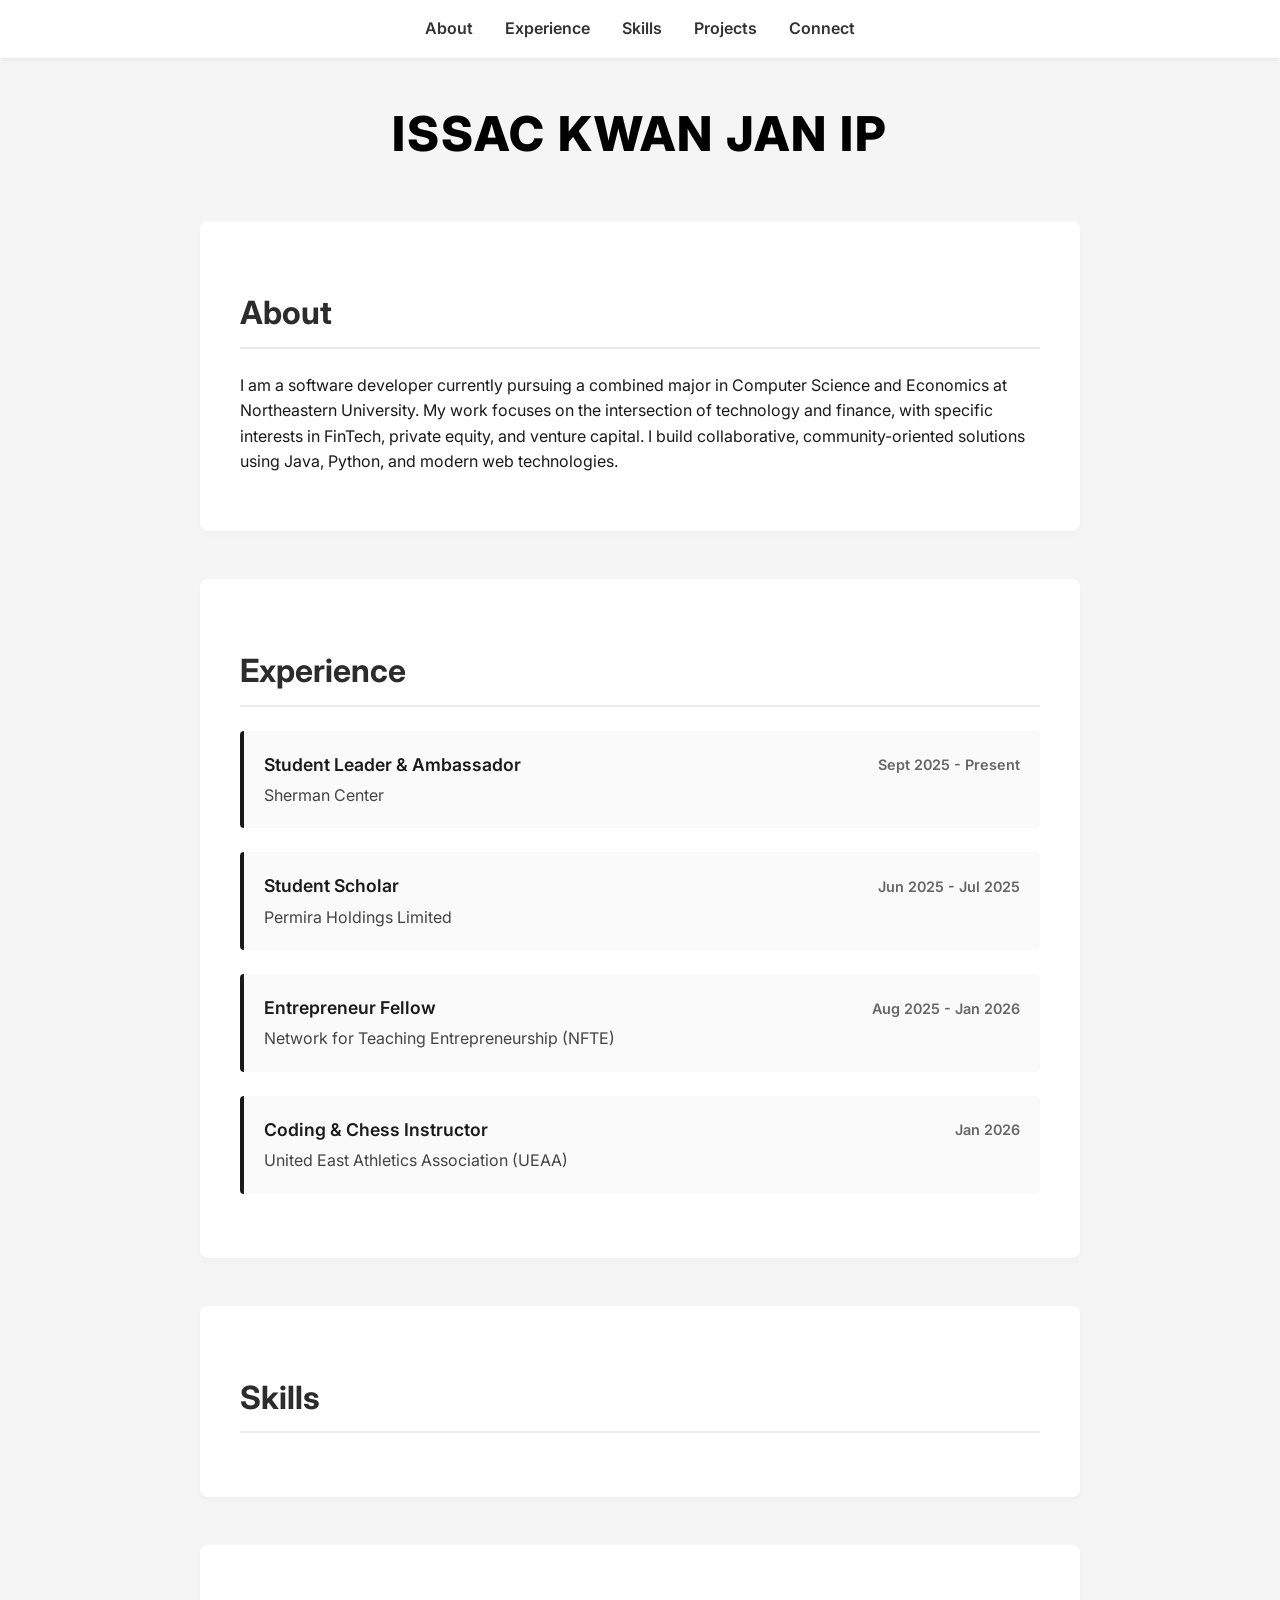
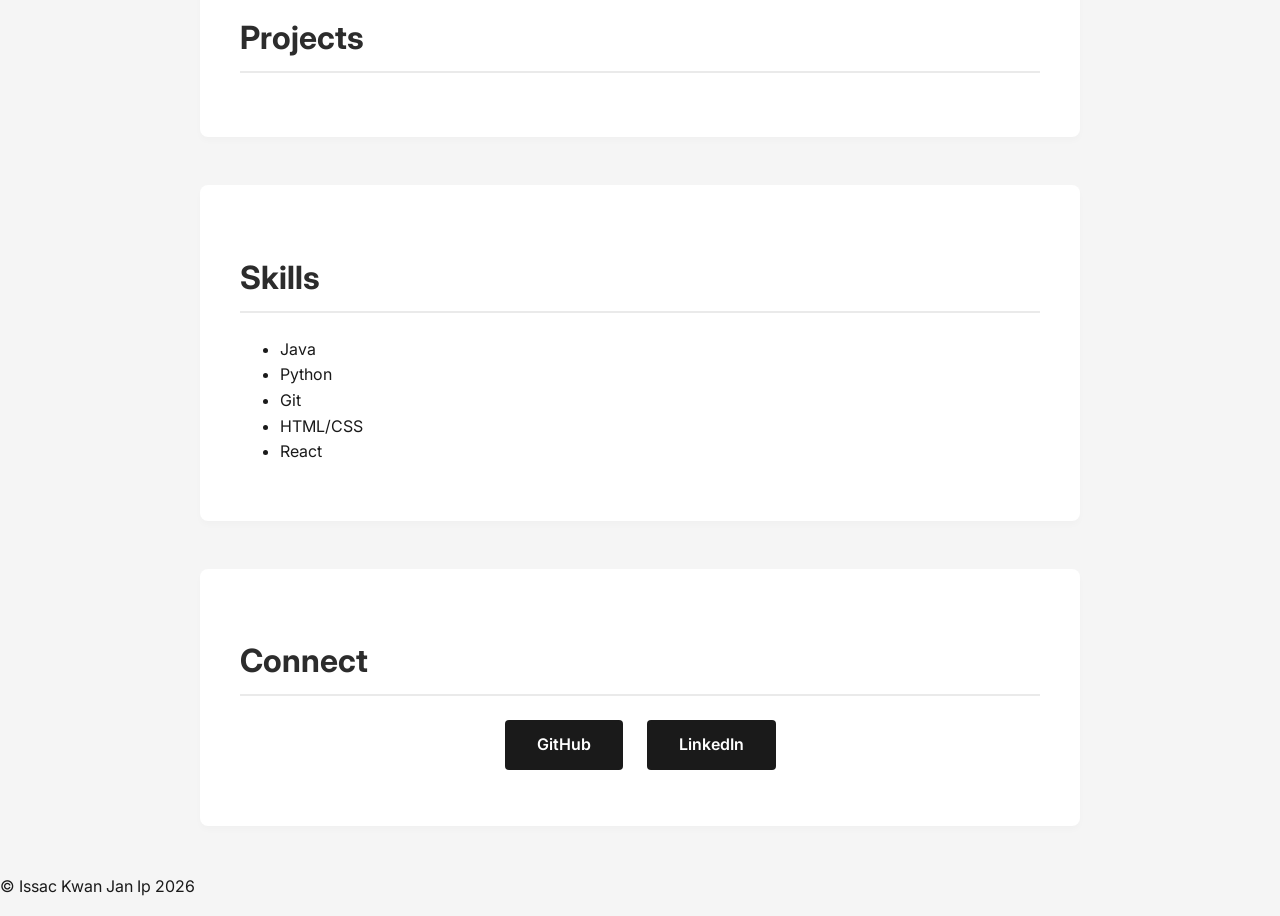
==== index.html @ 44f8db36 "Merge branch 'main' into lesson-7" ====
<!DOCTYPE html>
<html lang="en">
<head>
    <meta charset="UTF-8">
    <meta name="viewport" content="width=device-width, initial-scale=1.0">
    <meta name="description" content="Portfolio of Issac Kwan Jan Ip, Computer Science and Economics student at Northeastern University.">
    <meta name="keywords" content="Issac Kwan Jan Ip, Software Developer, Northeastern University, FinTech, Portfolio">
    <title>Issac Kwan Jan Ip's Portfolio</title>
    
    <link rel="preconnect" href="https://fonts.googleapis.com">
    <link rel="preconnect" href="https://fonts.gstatic.com" crossorigin>
    <link href="https://fonts.googleapis.com/css2?family=Inter:wght@400;600;800&display=swap" rel="stylesheet">
    
    <link rel="stylesheet" href="css/index.css">
</head>
<body>

    <nav>
        <ul class="nav-links">
            <li><a href="#About">About</a></li>
            <li><a href="#Experience">Experience</a></li>
            <li><a href="#Skills">Skills</a></li>
            <li><a href="#Projects">Projects</a></li>
            <li><a href="#Connect">Connect</a></li>
        </ul>
    </nav>

    <h1>Issac Kwan Jan Ip</h1>

    <section id="About">
        <h2>About</h2>
        <p>I am a software developer currently pursuing a combined major in Computer Science and Economics at Northeastern University. My work focuses on the intersection of technology and finance, with specific interests in FinTech, private equity, and venture capital. I build collaborative, community-oriented solutions using Java, Python, and modern web technologies.</p>
    </section>

    <section id="Experience">
        <h2>Experience</h2>
        <div class="job">
            <div class="job-header">
                <span class="job-title">Student Leader & Ambassador</span>
                <span class="job-date">Sept 2025 - Present</span>
            </div>
            <p class="job-desc">Sherman Center</p>
        </div>
        <div class="job">
            <div class="job-header">
                <span class="job-title">Student Scholar</span>
                <span class="job-date">Jun 2025 - Jul 2025</span>
            </div>
            <p class="job-desc">Permira Holdings Limited</p>
        </div>
        <div class="job">
            <div class="job-header">
                <span class="job-title">Entrepreneur Fellow</span>
                <span class="job-date">Aug 2025 - Jan 2026</span>
            </div>
            <p class="job-desc">Network for Teaching Entrepreneurship (NFTE)</p>
        </div>
        <div class="job">
            <div class="job-header">
                <span class="job-title">Coding & Chess Instructor</span>
                <span class="job-date">Jan 2026</span>
            </div>
            <p class="job-desc">United East Athletics Association (UEAA)</p>
        </div>
    </section>

    <section id="Skills">
        <h2>Skills</h2>
    </section>

    <section id="Projects">
        <h2>Projects</h2>
        <ul></ul>
    </section>

    <section id="skills">
        <h2>Skills</h2>
        <ul></ul> 
    </section>

    <section id="Connect">
        <h2>Connect</h2>
        <ul class="social-links">
            <li><a href="https://github.com/your-username" target="_blank">GitHub</a></li>
            <li><a href="https://linkedin.com/in/your-username" target="_blank">LinkedIn</a></li>
        </ul>
    </section>

    <script src="js/index.js"></script>
</body>
</html>
---- css/index.css ----
body {
    font-family: 'Inter', sans-serif;
    background-color: #f5f5f5;
    color: #1a1a1a;
    margin: 0;
    padding: 0;
    line-height: 1.6;
}

nav {
    position: fixed;
    top: 0;
    width: 100%;
    background-color: #ffffff;
    box-shadow: 0 2px 4px rgba(0, 0, 0, 0.05);
    z-index: 1000;
}

.nav-links {
    display: flex;
    justify-content: center;
    gap: 2rem;
    list-style: none;
    margin: 0;
    padding: 1rem;
}

.nav-links a {
    text-decoration: none;
    color: #333;
    font-weight: 600;
    transition: color 0.2s ease;
}

.nav-links a:hover {
    color: #555;
}

h1 {
    text-align: center;
    font-size: 3rem;
    font-weight: 800;
    color: #000;
    margin-top: 6rem;
    text-transform: uppercase;
    letter-spacing: 2px;
}

section {
    max-width: 800px;
    margin: 3rem auto;
    padding: 2.5rem;
    background-color: #ffffff;
    border-radius: 8px;
    box-shadow: 0 4px 6px rgba(0, 0, 0, 0.02);
}

h2 {
    font-size: 2rem;
    color: #2c2c2c;
    border-bottom: 2px solid #eaeaea;
    padding-bottom: 0.5rem;
    margin-bottom: 1.5rem;
}

.job {
    margin-bottom: 1.5rem;
    padding: 1.25rem;
    background-color: #fafafa;
    border-left: 4px solid #1a1a1a;
    border-radius: 4px;
}

.job-header {
    display: flex;
    justify-content: space-between;
    align-items: center;
    margin-bottom: 0.25rem;
}

.job-title {
    font-weight: 600;
    font-size: 1.1rem;
}

.job-date {
    color: #666;
    font-size: 0.9rem;
    font-weight: 600;
}

.job-desc {
    margin: 0;
    color: #444;
}


.social-links {
    display: flex;
    gap: 1.5rem;
    list-style: none;
    padding: 0;
    justify-content: center;
}

.social-links a {
    display: block;
    padding: 0.75rem 2rem;
    background-color: #1a1a1a;
    color: #fff;
    text-decoration: none;
    border-radius: 4px;
    font-weight: 600;
    transition: background-color 0.2s ease;
}

.social-links a:hover {
    background-color: #444;
}
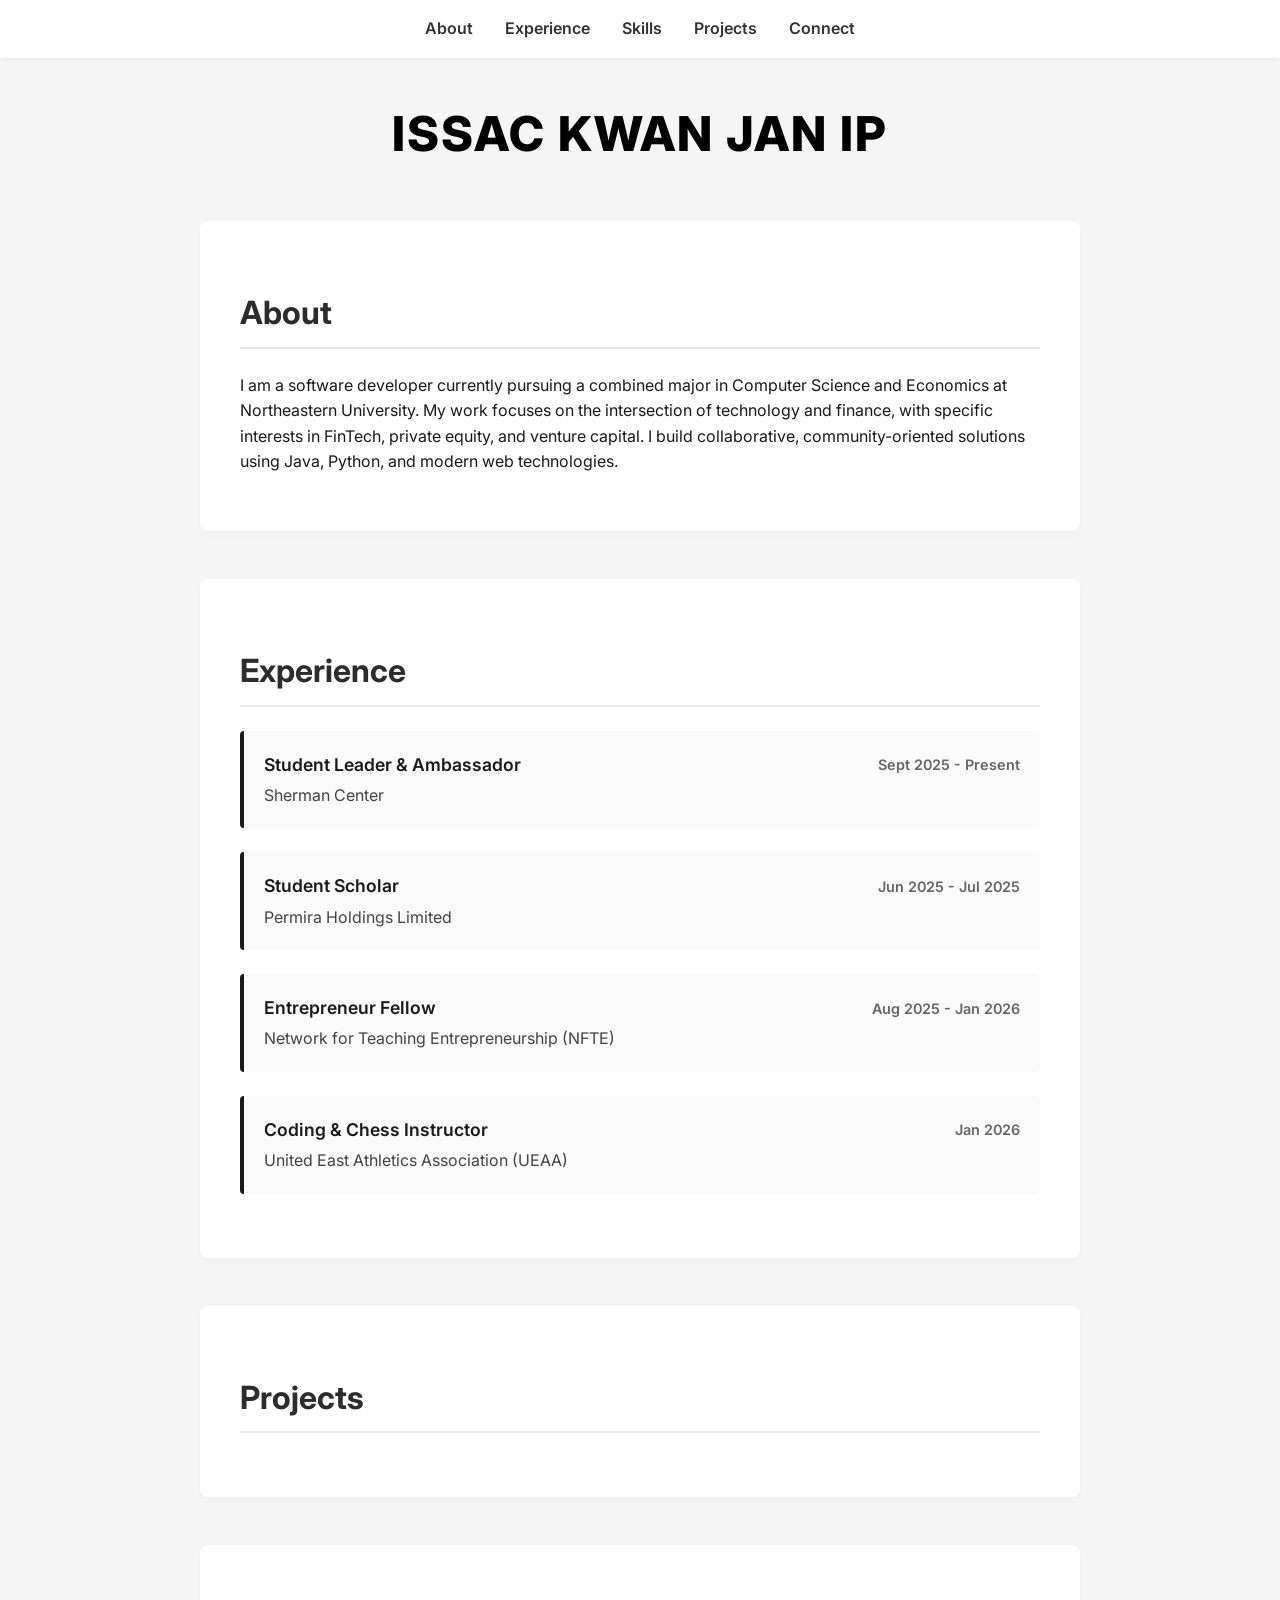
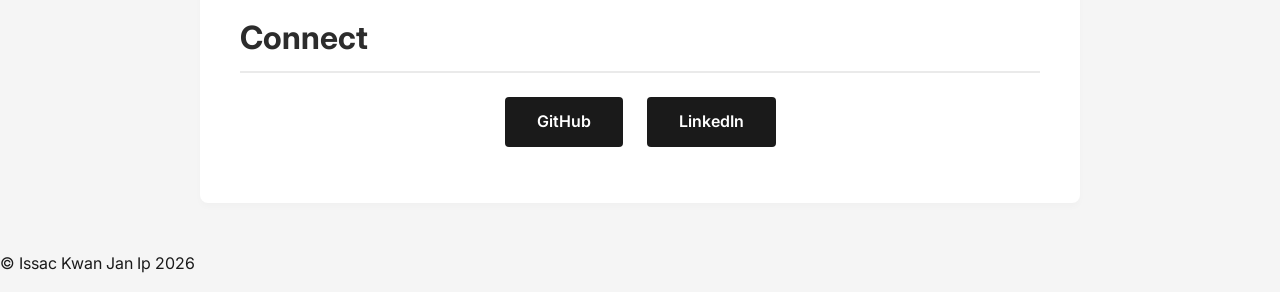
==== commit 4774a1af: "form and functionality added" ====
--- a/index.html
+++ b/index.html
@@ -64,18 +64,9 @@
         </div>
     </section>
 
-    <section id="Skills">
-        <h2>Skills</h2>
-    </section>
-
     <section id="Projects">
         <h2>Projects</h2>
         <ul></ul>
-    </section>
-
-    <section id="skills">
-        <h2>Skills</h2>
-        <ul></ul> 
     </section>
 
     <section id="Connect">
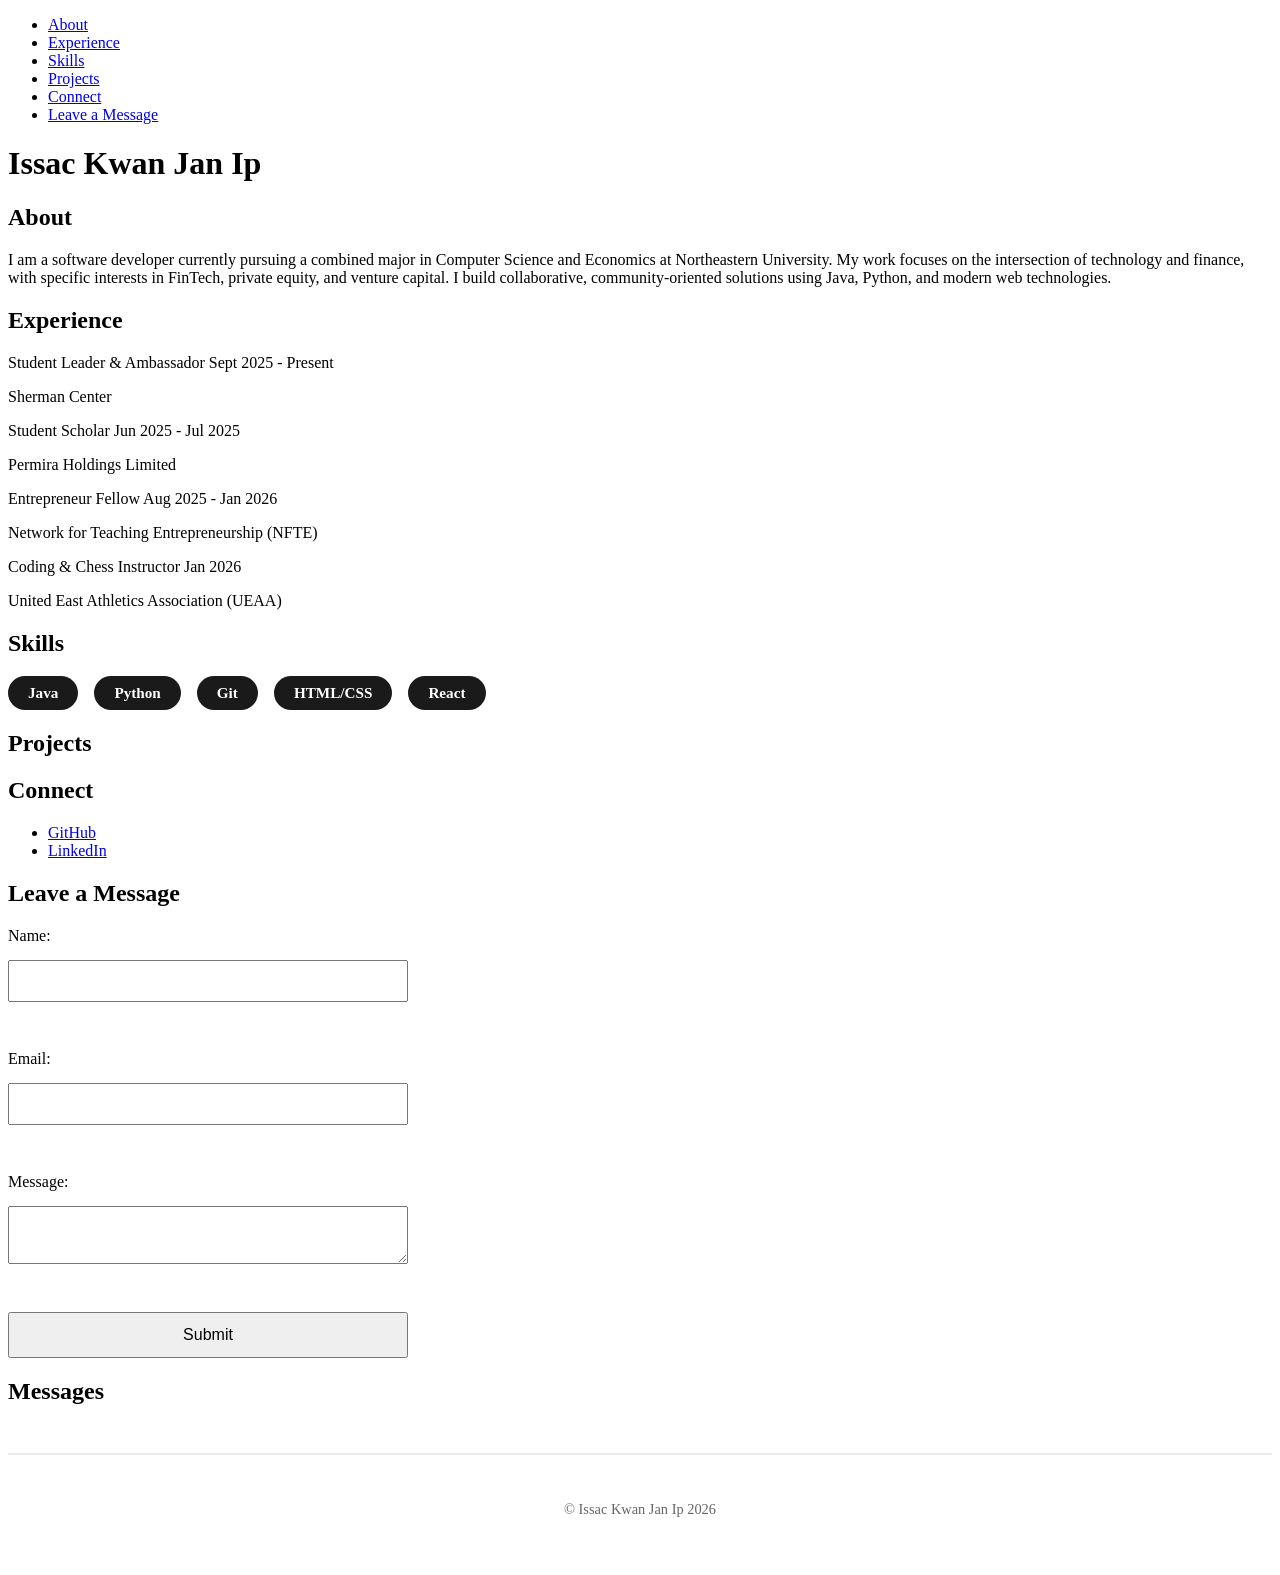
==== commit 30fe74d8: "Add lesson 8 form and JS" ====
--- a/index.html
+++ b/index.html
@@ -22,6 +22,7 @@
             <li><a href="#Skills">Skills</a></li>
             <li><a href="#Projects">Projects</a></li>
             <li><a href="#Connect">Connect</a></li>
+            <li><a href="#leave_message">Leave a Message</a></li>
         </ul>
     </nav>
 
@@ -64,6 +65,11 @@
         </div>
     </section>
 
+    <section id="Skills">
+        <h2>Skills</h2>
+        <ul></ul>
+    </section>
+
     <section id="Projects">
         <h2>Projects</h2>
         <ul></ul>
@@ -77,6 +83,27 @@
         </ul>
     </section>
 
+    <section id="leave_message">
+        <h2>Leave a Message</h2>
+        <form name="leave_message">
+            <label for="usersName">Name:</label>
+            <input type="text" name="usersName" id="usersName" required="true"><br>
+
+            <label for="usersEmail">Email:</label>
+            <input type="email" name="usersEmail" id="usersEmail" required="true"><br>
+
+            <label for="usersMessage">Message:</label>
+            <textarea name="usersMessage" id="usersMessage" required="true"></textarea><br>
+
+            <button type="submit">Submit</button>
+        </form>
+    </section>
+
+    <section id="messages">
+        <h2>Messages</h2>
+        <ul></ul>
+    </section>
+
     <script src="js/index.js"></script>
 </body>
 </html>
--- a/css/index.css
+++ b/css/index.css
@@ -1,119 +1,63 @@
-body {
-    font-family: 'Inter', sans-serif;
-    background-color: #f5f5f5;
-    color: #1a1a1a;
-    margin: 0;
+/* --- Global Styles --- */
+#Skills ul {
+    display: flex;
+    flex-wrap: wrap;
+    gap: 1rem;
     padding: 0;
-    line-height: 1.6;
+    list-style: none;
 }
 
-nav {
-    position: fixed;
-    top: 0;
-    width: 100%;
-    background-color: #ffffff;
-    box-shadow: 0 2px 4px rgba(0, 0, 0, 0.05);
-    z-index: 1000;
-}
-
-.nav-links {
-    display: flex;
-    justify-content: center;
-    gap: 2rem;
-    list-style: none;
-    margin: 0;
-    padding: 1rem;
-}
-
-.nav-links a {
-    text-decoration: none;
-    color: #333;
-    font-weight: 600;
-    transition: color 0.2s ease;
-}
-
-.nav-links a:hover {
-    color: #555;
-}
-
-h1 {
-    text-align: center;
-    font-size: 3rem;
-    font-weight: 800;
-    color: #000;
-    margin-top: 6rem;
-    text-transform: uppercase;
-    letter-spacing: 2px;
-}
-
-section {
-    max-width: 800px;
-    margin: 3rem auto;
-    padding: 2.5rem;
-    background-color: #ffffff;
-    border-radius: 8px;
-    box-shadow: 0 4px 6px rgba(0, 0, 0, 0.02);
-}
-
-h2 {
-    font-size: 2rem;
-    color: #2c2c2c;
-    border-bottom: 2px solid #eaeaea;
-    padding-bottom: 0.5rem;
-    margin-bottom: 1.5rem;
-}
-
-.job {
-    margin-bottom: 1.5rem;
-    padding: 1.25rem;
-    background-color: #fafafa;
-    border-left: 4px solid #1a1a1a;
-    border-radius: 4px;
-}
-
-.job-header {
-    display: flex;
-    justify-content: space-between;
-    align-items: center;
-    margin-bottom: 0.25rem;
-}
-
-.job-title {
-    font-weight: 600;
-    font-size: 1.1rem;
-}
-
-.job-date {
-    color: #666;
-    font-size: 0.9rem;
+#Skills li {
+    background-color: #1a1a1a;
+    color: #ffffff;
+    padding: 0.5rem 1.25rem;
+    border-radius: 20px;
+    font-size: 0.95rem;
     font-weight: 600;
 }
 
-.job-desc {
-    margin: 0;
-    color: #444;
+footer {
+    text-align: center;
+    padding: 2rem;
+    margin-top: 3rem;
+    background-color: #ffffff;
+    border-top: 2px solid #eaeaea;
+    color: #666;
+    font-size: 0.9rem;
 }
 
-
-.social-links {
+/* --- Lesson 8 Form Styles --- */
+form[name="leave_message"] {
     display: flex;
-    gap: 1.5rem;
-    list-style: none;
-    padding: 0;
-    justify-content: center;
+    flex-direction: column;
+    gap: 15px;
+    max-width: 400px;
 }
 
-.social-links a {
-    display: block;
-    padding: 0.75rem 2rem;
-    background-color: #1a1a1a;
-    color: #fff;
-    text-decoration: none;
-    border-radius: 4px;
-    font-weight: 600;
-    transition: background-color 0.2s ease;
+form[name="leave_message"] input,
+form[name="leave_message"] textarea {
+    padding: 10px;
+    font-size: 16px;
 }
 
-.social-links a:hover {
-    background-color: #444;
+form[name="leave_message"] button {
+    padding: 12px;
+    font-size: 16px;
+    cursor: pointer;
+}
+
+#messages ul {
+    list-style-type: none;
+    padding: 0;
+}
+
+#messages li {
+    margin-bottom: 10px;
+    padding: 10px;
+}
+
+#messages button {
+    margin-left: 10px;
+    padding: 8px;
+    font-size: 14px;
 }
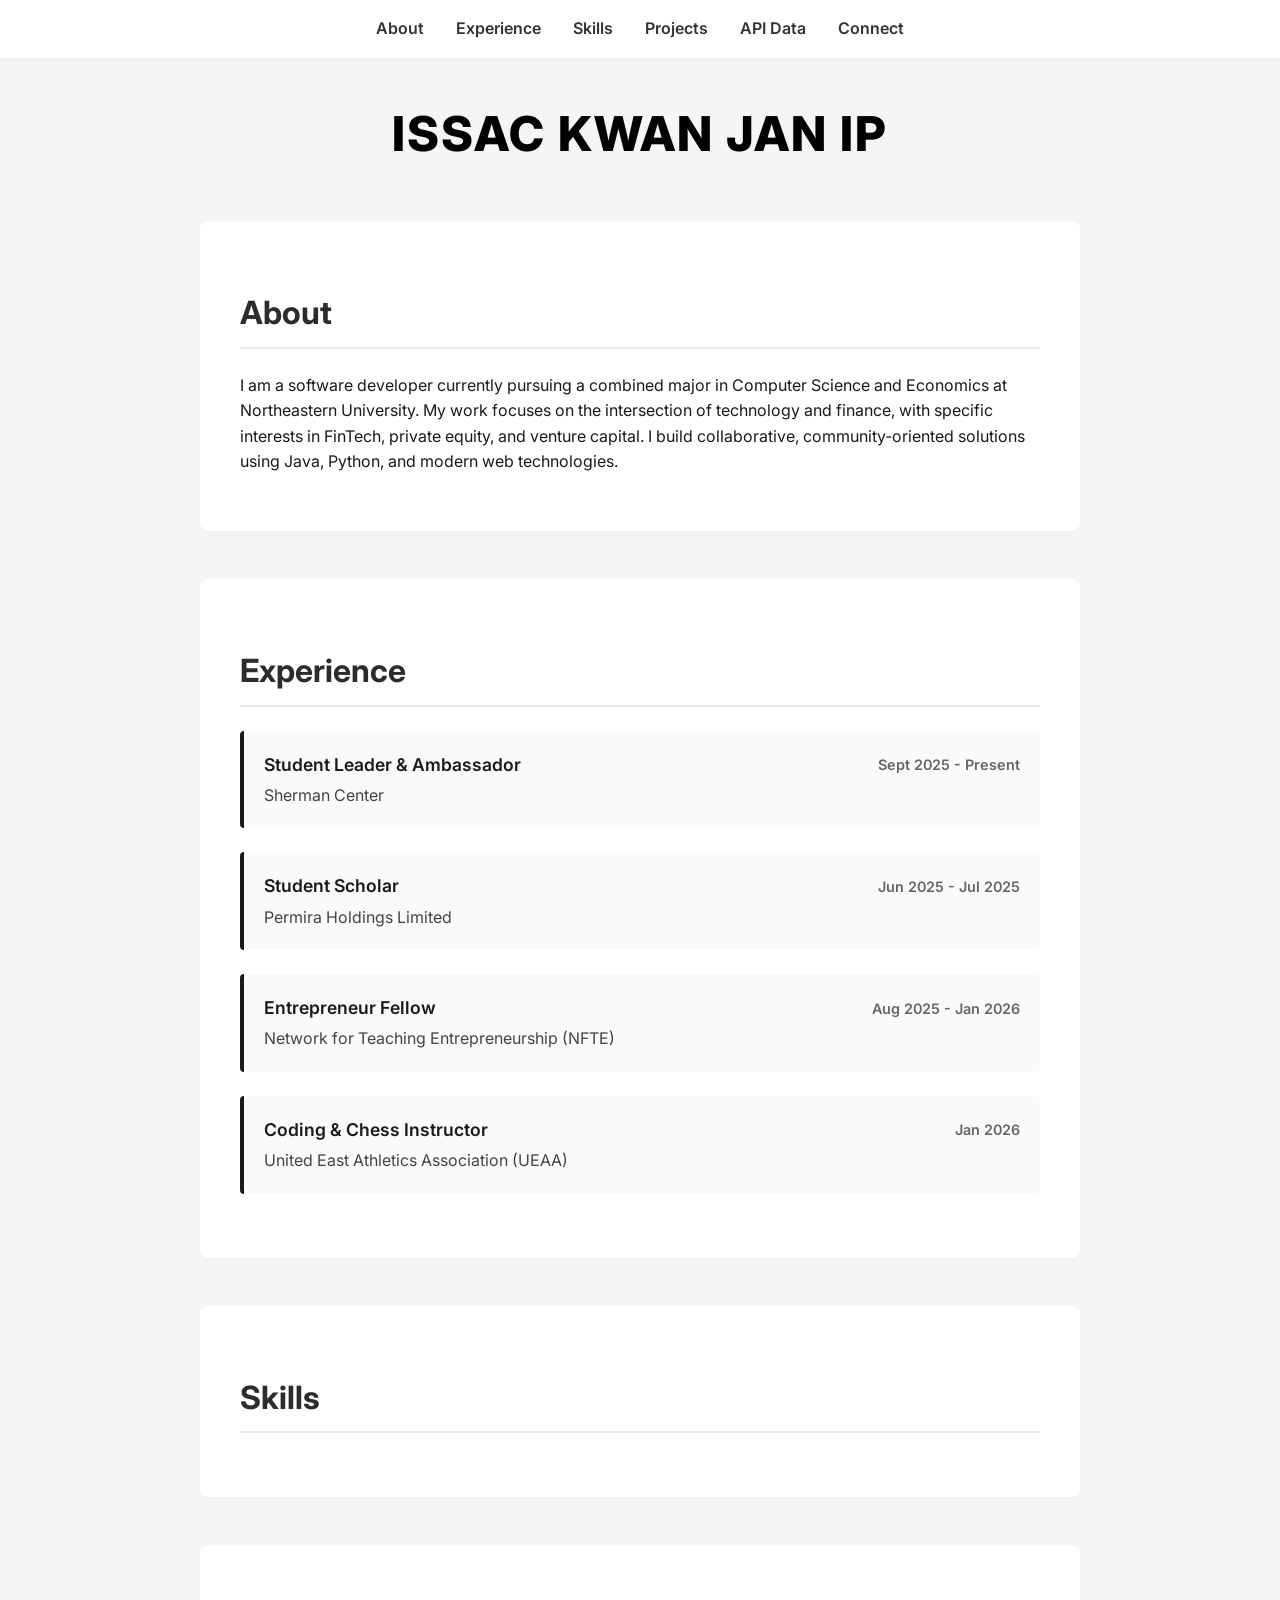
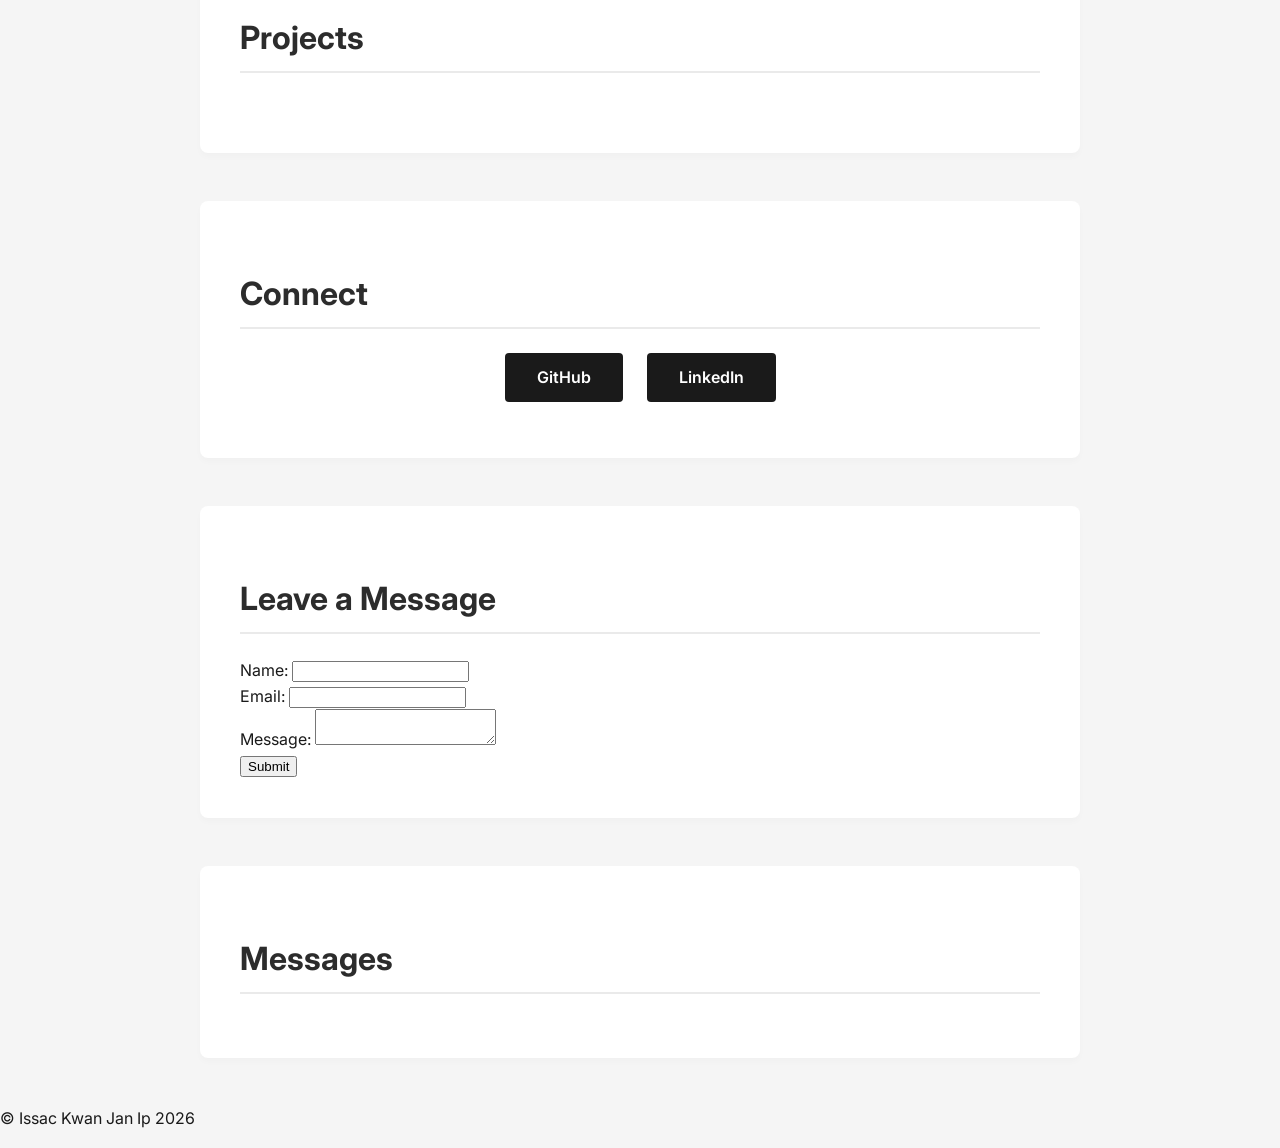
==== commit 34b0ede8: "Removed Lesson 10 files to isolate Lesson 9 work" ====
--- a/index.html
+++ b/index.html
@@ -17,12 +17,12 @@
 
     <nav>
         <ul class="nav-links">
-            <li><a href="#About">About</a></li>
-            <li><a href="#Experience">Experience</a></li>
-            <li><a href="#Skills">Skills</a></li>
-            <li><a href="#Projects">Projects</a></li>
-            <li><a href="#Connect">Connect</a></li>
-            <li><a href="#leave_message">Leave a Message</a></li>
+            <li><a href="index.html#About">About</a></li>
+            <li><a href="index.html#Experience">Experience</a></li>
+            <li><a href="index.html#Skills">Skills</a></li>
+            <li><a href="index.html#Projects">Projects</a></li>
+            <li><a href="openapi.html">API Data</a></li>
+            <li><a href="index.html#Connect">Connect</a></li>
         </ul>
     </nav>
 
@@ -78,7 +78,7 @@
     <section id="Connect">
         <h2>Connect</h2>
         <ul class="social-links">
-            <li><a href="https://github.com/your-username" target="_blank">GitHub</a></li>
+            <li><a href="https://github.com/issac-ip" target="_blank">GitHub</a></li>
             <li><a href="https://linkedin.com/in/your-username" target="_blank">LinkedIn</a></li>
         </ul>
     </section>
--- a/css/index.css
+++ b/css/index.css
@@ -1,63 +1,140 @@
-/* --- Global Styles --- */
-#Skills ul {
-    display: flex;
-    flex-wrap: wrap;
-    gap: 1rem;
+body {
+    font-family: 'Inter', sans-serif;
+    background-color: #f5f5f5;
+    color: #1a1a1a;
+    margin: 0;
     padding: 0;
-    list-style: none;
+    line-height: 1.6;
 }
 
-#Skills li {
-    background-color: #1a1a1a;
-    color: #ffffff;
-    padding: 0.5rem 1.25rem;
-    border-radius: 20px;
-    font-size: 0.95rem;
+nav {
+    position: fixed;
+    top: 0;
+    width: 100%;
+    background-color: #ffffff;
+    box-shadow: 0 2px 4px rgba(0, 0, 0, 0.05);
+    z-index: 1000;
+}
+
+.nav-links {
+    display: flex;
+    justify-content: center;
+    gap: 2rem;
+    list-style: none;
+    margin: 0;
+    padding: 1rem;
+}
+
+.nav-links a {
+    text-decoration: none;
+    color: #333;
+    font-weight: 600;
+    transition: color 0.2s ease;
+}
+
+.nav-links a:hover {
+    color: #555;
+}
+
+h1 {
+    text-align: center;
+    font-size: 3rem;
+    font-weight: 800;
+    color: #000;
+    margin-top: 6rem;
+    text-transform: uppercase;
+    letter-spacing: 2px;
+}
+
+section {
+    max-width: 800px;
+    margin: 3rem auto;
+    padding: 2.5rem;
+    background-color: #ffffff;
+    border-radius: 8px;
+    box-shadow: 0 4px 6px rgba(0, 0, 0, 0.02);
+}
+
+h2 {
+    font-size: 2rem;
+    color: #2c2c2c;
+    border-bottom: 2px solid #eaeaea;
+    padding-bottom: 0.5rem;
+    margin-bottom: 1.5rem;
+}
+
+.job {
+    margin-bottom: 1.5rem;
+    padding: 1.25rem;
+    background-color: #fafafa;
+    border-left: 4px solid #1a1a1a;
+    border-radius: 4px;
+}
+
+.job-header {
+    display: flex;
+    justify-content: space-between;
+    align-items: center;
+    margin-bottom: 0.25rem;
+}
+
+.job-title {
+    font-weight: 600;
+    font-size: 1.1rem;
+}
+
+.job-date {
+    color: #666;
+    font-size: 0.9rem;
     font-weight: 600;
 }
 
-footer {
-    text-align: center;
-    padding: 2rem;
-    margin-top: 3rem;
-    background-color: #ffffff;
-    border-top: 2px solid #eaeaea;
-    color: #666;
-    font-size: 0.9rem;
+.job-desc {
+    margin: 0;
+    color: #444;
 }
 
-/* --- Lesson 8 Form Styles --- */
-form[name="leave_message"] {
+.social-links {
     display: flex;
-    flex-direction: column;
-    gap: 15px;
-    max-width: 400px;
+    gap: 1.5rem;
+    list-style: none;
+    padding: 0;
+    justify-content: center;
 }
 
-form[name="leave_message"] input,
-form[name="leave_message"] textarea {
-    padding: 10px;
-    font-size: 16px;
+.social-links a {
+    display: block;
+    padding: 0.75rem 2rem;
+    background-color: #1a1a1a;
+    color: #fff;
+    text-decoration: none;
+    border-radius: 4px;
+    font-weight: 600;
+    transition: background-color 0.2s ease;
 }
 
-form[name="leave_message"] button {
-    padding: 12px;
-    font-size: 16px;
-    cursor: pointer;
+.social-links a:hover {
+    background-color: #444;
 }
 
-#messages ul {
+/* --- Lesson 9 Projects Flexbox --- */
+#Projects ul {
+    display: flex;
+    flex-wrap: wrap;
+    gap: 20px;
+    padding: 0;
     list-style-type: none;
-    padding: 0;
 }
 
-#messages li {
-    margin-bottom: 10px;
-    padding: 10px;
-}
-
-#messages button {
-    margin-left: 10px;
-    padding: 8px;
-    font-size: 14px;
+#Projects li {
+    background-color: #f9f9f9;
+    border: 1px solid #ddd;
+    border-radius: 8px;
+    padding: 20px;
+    flex: 1 1 calc(33.333% - 20px);
+    box-sizing: border-box;
+    min-width: 250px;
+    font-weight: 600;
+    color: #333;
+    text-align: center;
 }
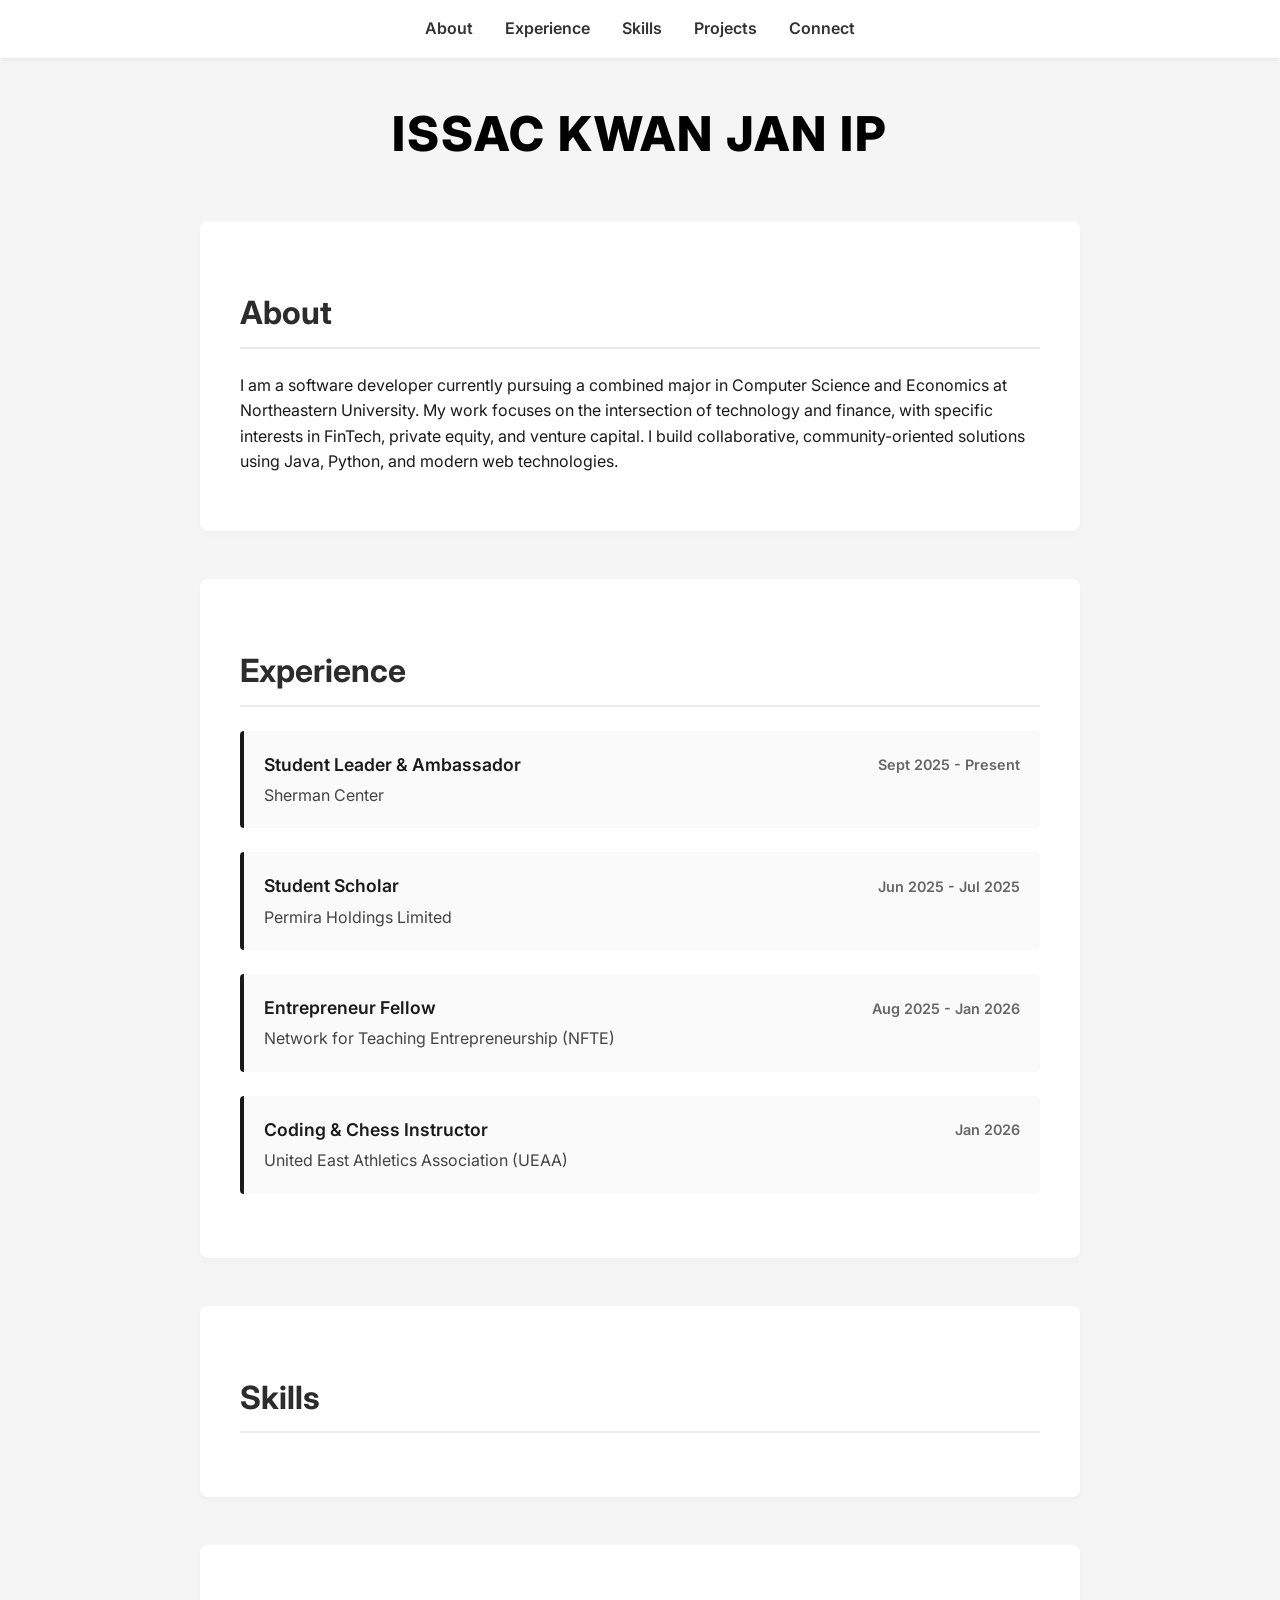
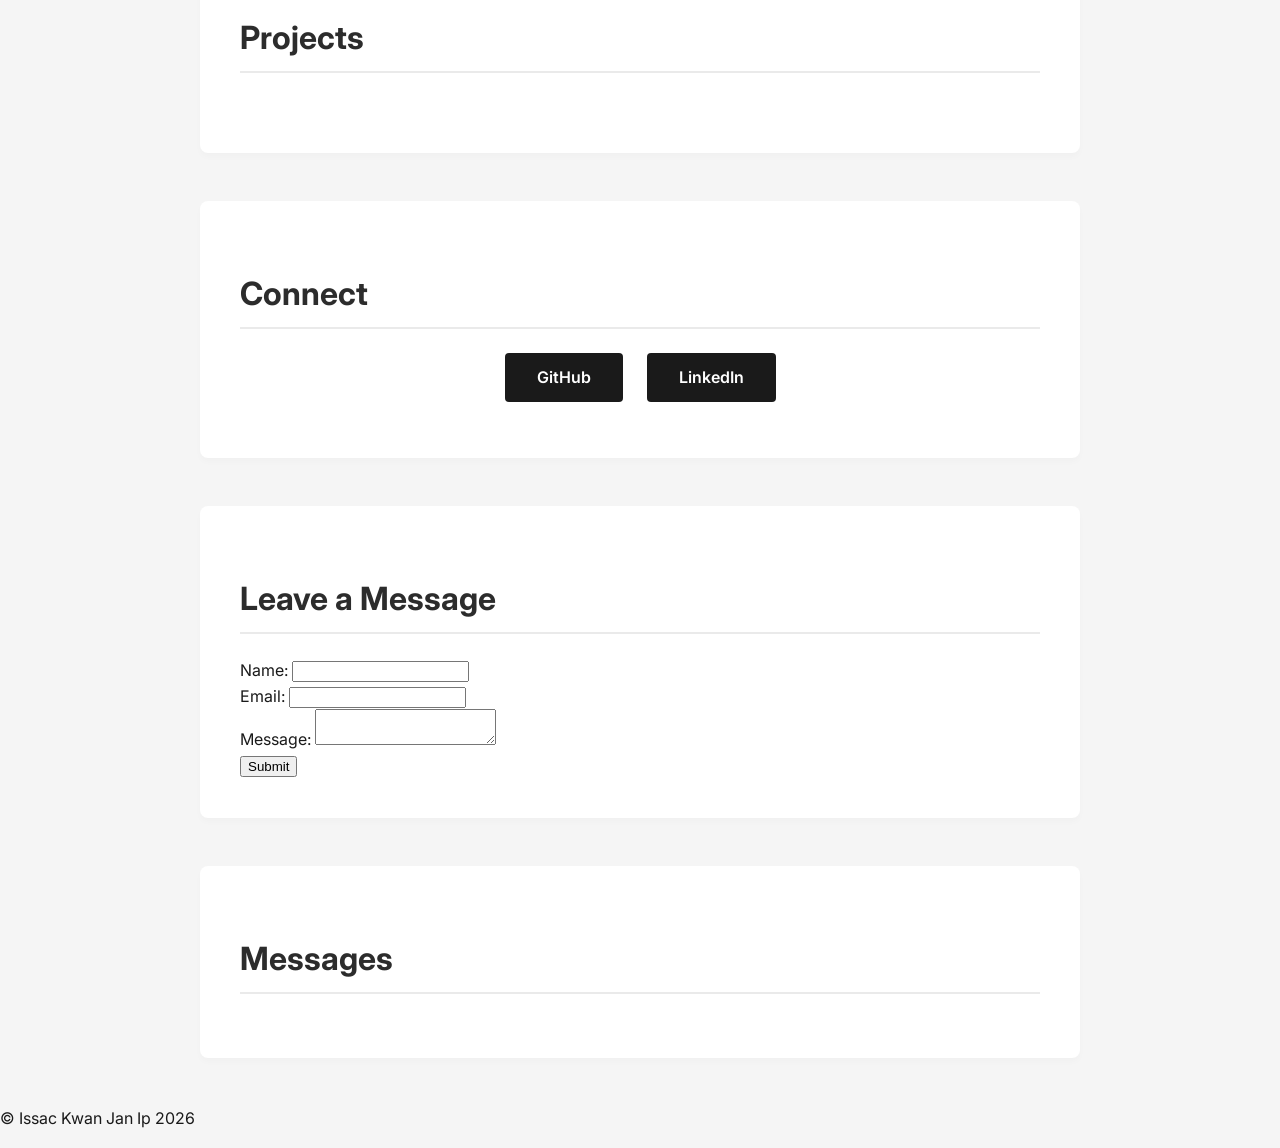
==== commit d3d9667e: "Saved index.html fixes" ====
--- a/index.html
+++ b/index.html
@@ -21,7 +21,6 @@
             <li><a href="index.html#Experience">Experience</a></li>
             <li><a href="index.html#Skills">Skills</a></li>
             <li><a href="index.html#Projects">Projects</a></li>
-            <li><a href="openapi.html">API Data</a></li>
             <li><a href="index.html#Connect">Connect</a></li>
         </ul>
     </nav>
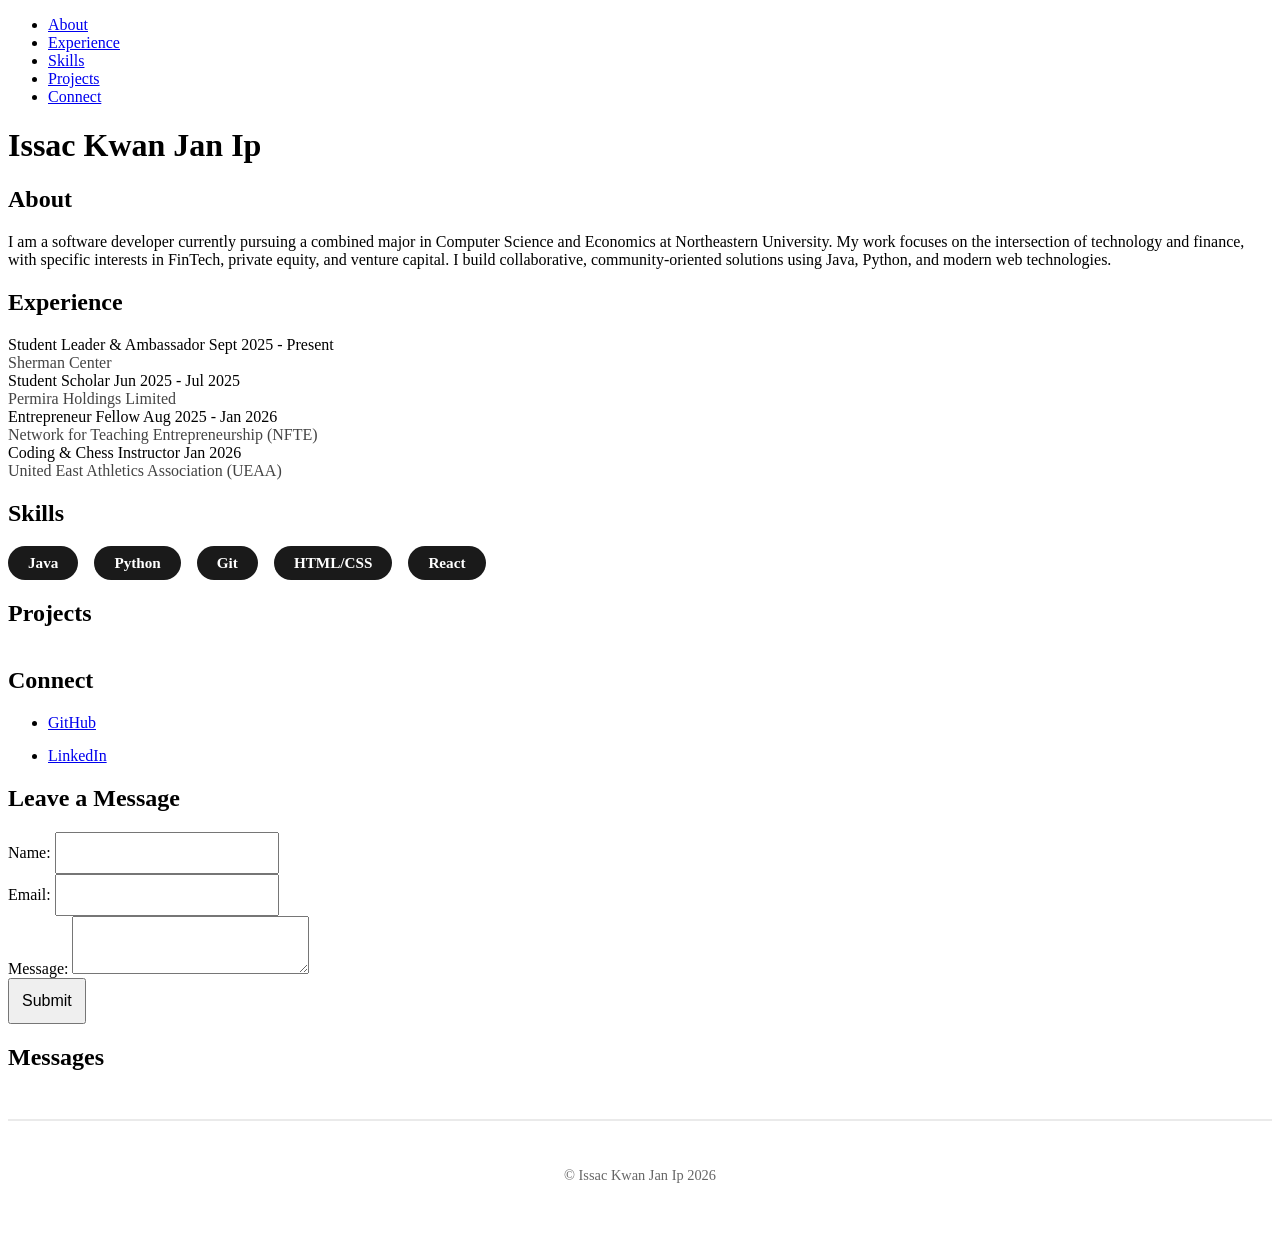
==== commit f28650dd: "Fixed github API username and LinkedIn link" ====
--- a/index.html
+++ b/index.html
@@ -77,8 +77,8 @@
     <section id="Connect">
         <h2>Connect</h2>
         <ul class="social-links">
-            <li><a href="https://github.com/issac-ip" target="_blank">GitHub</a></li>
-            <li><a href="https://linkedin.com/in/your-username" target="_blank">LinkedIn</a></li>
+            <li><a href="https://github.com/issac-23" target="_blank">GitHub</a></li>
+            <li><a href="https://linkedin.com/in/issacip1" target="_blank">LinkedIn</a></li>
         </ul>
     </section>
 
--- a/css/index.css
+++ b/css/index.css
@@ -1,92 +1,29 @@
-body {
-    font-family: 'Inter', sans-serif;
-    background-color: #f5f5f5;
-    color: #1a1a1a;
-    margin: 0;
+/* --- Global Styles --- */
+#Skills ul {
+    display: flex;
+    flex-wrap: wrap;
+    gap: 1rem;
     padding: 0;
-    line-height: 1.6;
+    list-style: none;
 }
 
-nav {
-    position: fixed;
-    top: 0;
-    width: 100%;
-    background-color: #ffffff;
-    box-shadow: 0 2px 4px rgba(0, 0, 0, 0.05);
-    z-index: 1000;
+#Skills li {
+    background-color: #1a1a1a;
+    color: #ffffff;
+    padding: 0.5rem 1.25rem;
+    border-radius: 20px;
+    font-size: 0.95rem;
+    font-weight: 600;
 }
 
-.nav-links {
-    display: flex;
-    justify-content: center;
-    gap: 2rem;
-    list-style: none;
-    margin: 0;
-    padding: 1rem;
-}
-
-.nav-links a {
-    text-decoration: none;
-    color: #333;
-    font-weight: 600;
-    transition: color 0.2s ease;
-}
-
-.nav-links a:hover {
-    color: #555;
-}
-
-h1 {
+footer {
     text-align: center;
-    font-size: 3rem;
-    font-weight: 800;
-    color: #000;
-    margin-top: 6rem;
-    text-transform: uppercase;
-    letter-spacing: 2px;
-}
-
-section {
-    max-width: 800px;
-    margin: 3rem auto;
-    padding: 2.5rem;
+    padding: 2rem;
+    margin-top: 3rem;
     background-color: #ffffff;
-    border-radius: 8px;
-    box-shadow: 0 4px 6px rgba(0, 0, 0, 0.02);
-}
-
-h2 {
-    font-size: 2rem;
-    color: #2c2c2c;
-    border-bottom: 2px solid #eaeaea;
-    padding-bottom: 0.5rem;
-    margin-bottom: 1.5rem;
-}
-
-.job {
-    margin-bottom: 1.5rem;
-    padding: 1.25rem;
-    background-color: #fafafa;
-    border-left: 4px solid #1a1a1a;
-    border-radius: 4px;
-}
-
-.job-header {
-    display: flex;
-    justify-content: space-between;
-    align-items: center;
-    margin-bottom: 0.25rem;
-}
-
-.job-title {
-    font-weight: 600;
-    font-size: 1.1rem;
-}
-
-.job-date {
+    border-top: 2px solid #eaeaea;
     color: #666;
     font-size: 0.9rem;
-    font-weight: 600;
 }
 
 .job-desc {
@@ -96,21 +33,31 @@
 
 .social-links {
     display: flex;
-    gap: 1.5rem;
-    list-style: none;
-    padding: 0;
-    justify-content: center;
+    flex-direction: column;
+    gap: 15px;
+    max-width: 400px;
 }
 
-.social-links a {
-    display: block;
-    padding: 0.75rem 2rem;
-    background-color: #1a1a1a;
-    color: #fff;
-    text-decoration: none;
-    border-radius: 4px;
-    font-weight: 600;
-    transition: background-color 0.2s ease;
+form[name="leave_message"] input,
+form[name="leave_message"] textarea {
+    padding: 10px;
+    font-size: 16px;
+}
+
+form[name="leave_message"] button {
+    padding: 12px;
+    font-size: 16px;
+    cursor: pointer;
+}
+
+#messages ul {
+    list-style-type: none;
+    padding: 0;
+}
+
+#messages li {
+    margin-bottom: 10px;
+    padding: 10px;
 }
 
 .social-links a:hover {
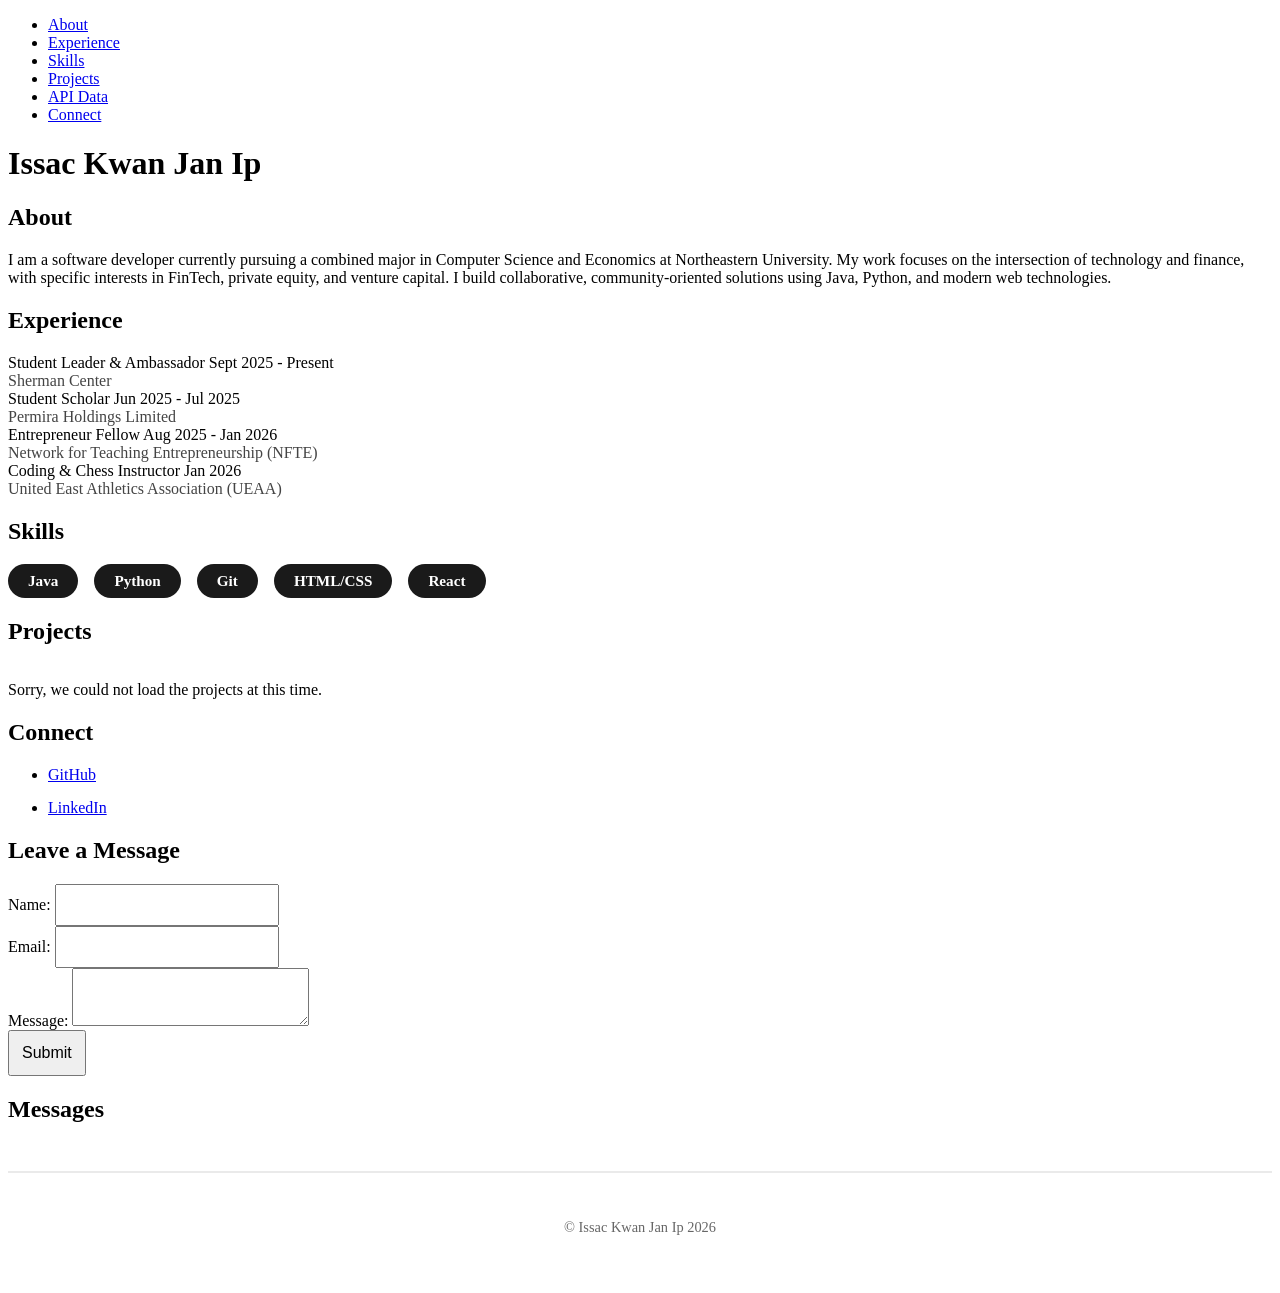
==== commit 5e52ceaa: "Completed Open API fetch requests and page structure" ====
--- a/index.html
+++ b/index.html
@@ -21,6 +21,7 @@
             <li><a href="index.html#Experience">Experience</a></li>
             <li><a href="index.html#Skills">Skills</a></li>
             <li><a href="index.html#Projects">Projects</a></li>
+            <li><a href="openapi.html">API Data</a></li>
             <li><a href="index.html#Connect">Connect</a></li>
         </ul>
     </nav>
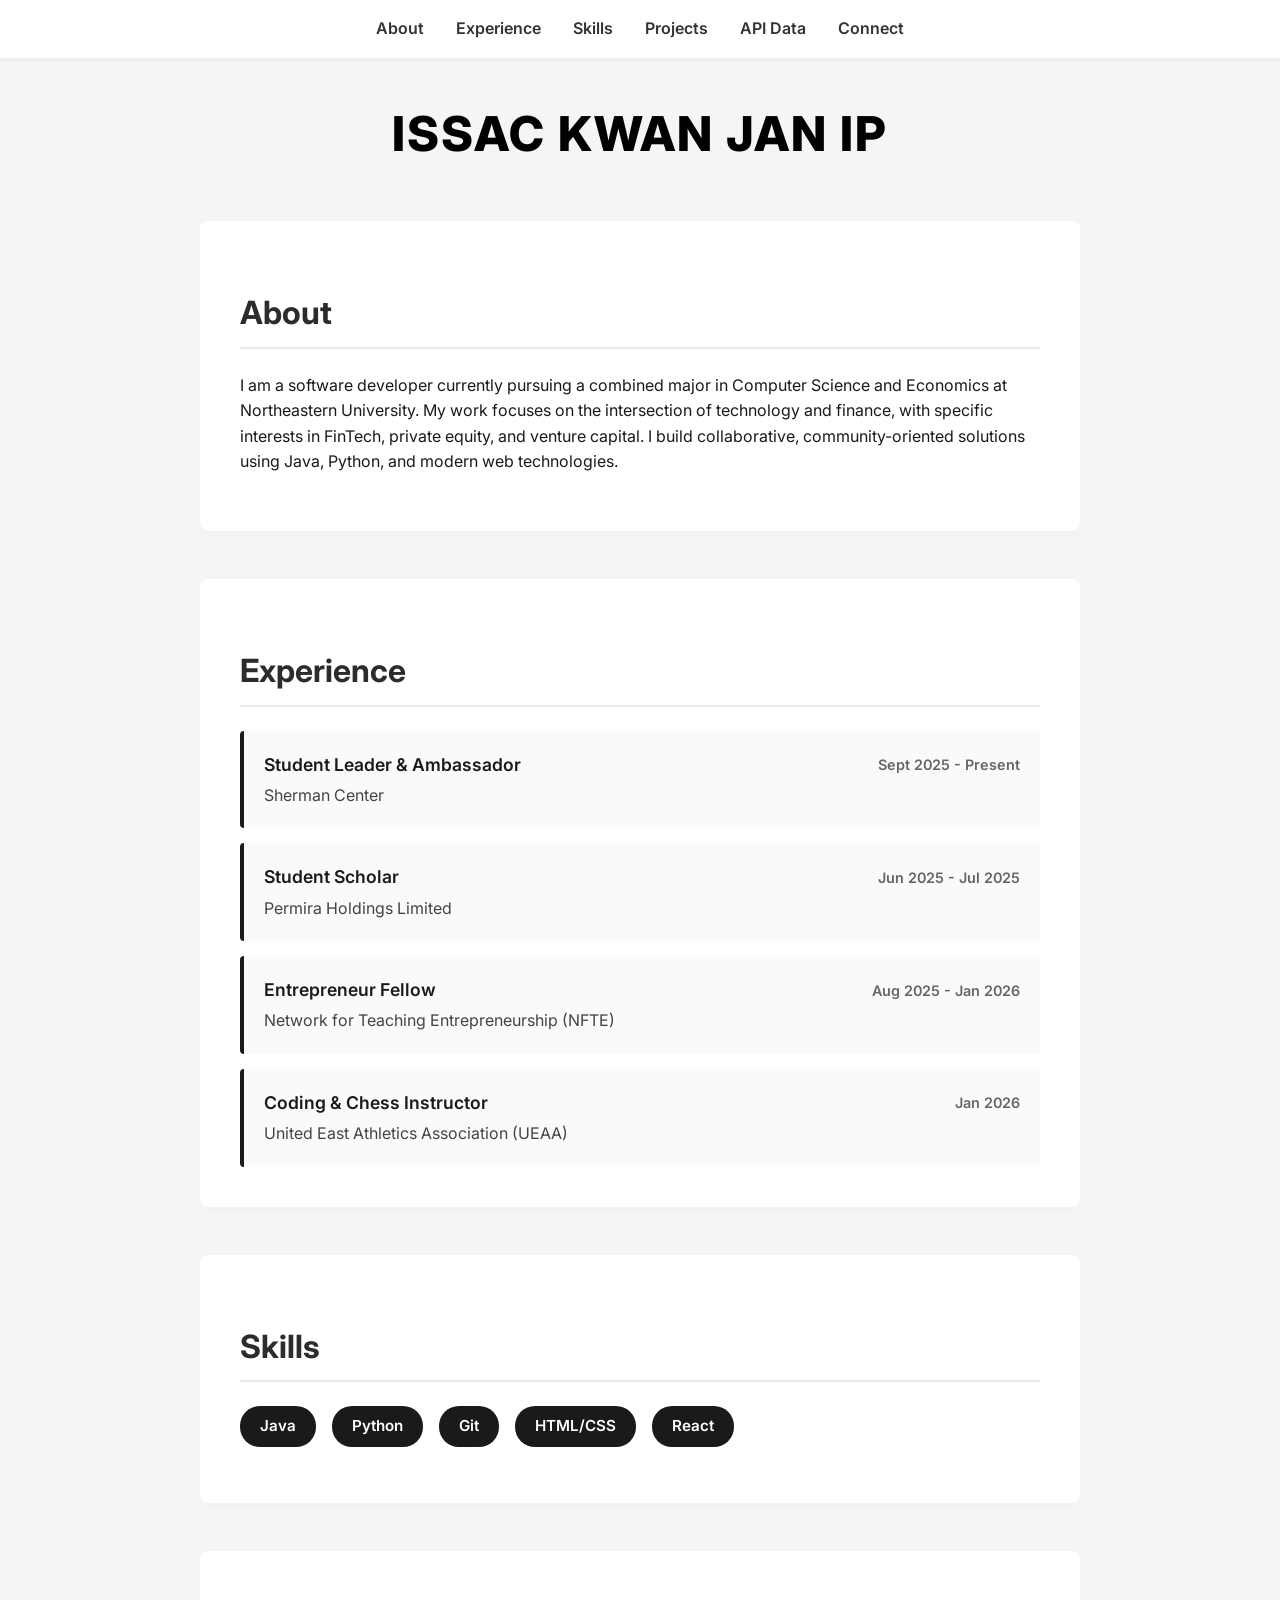
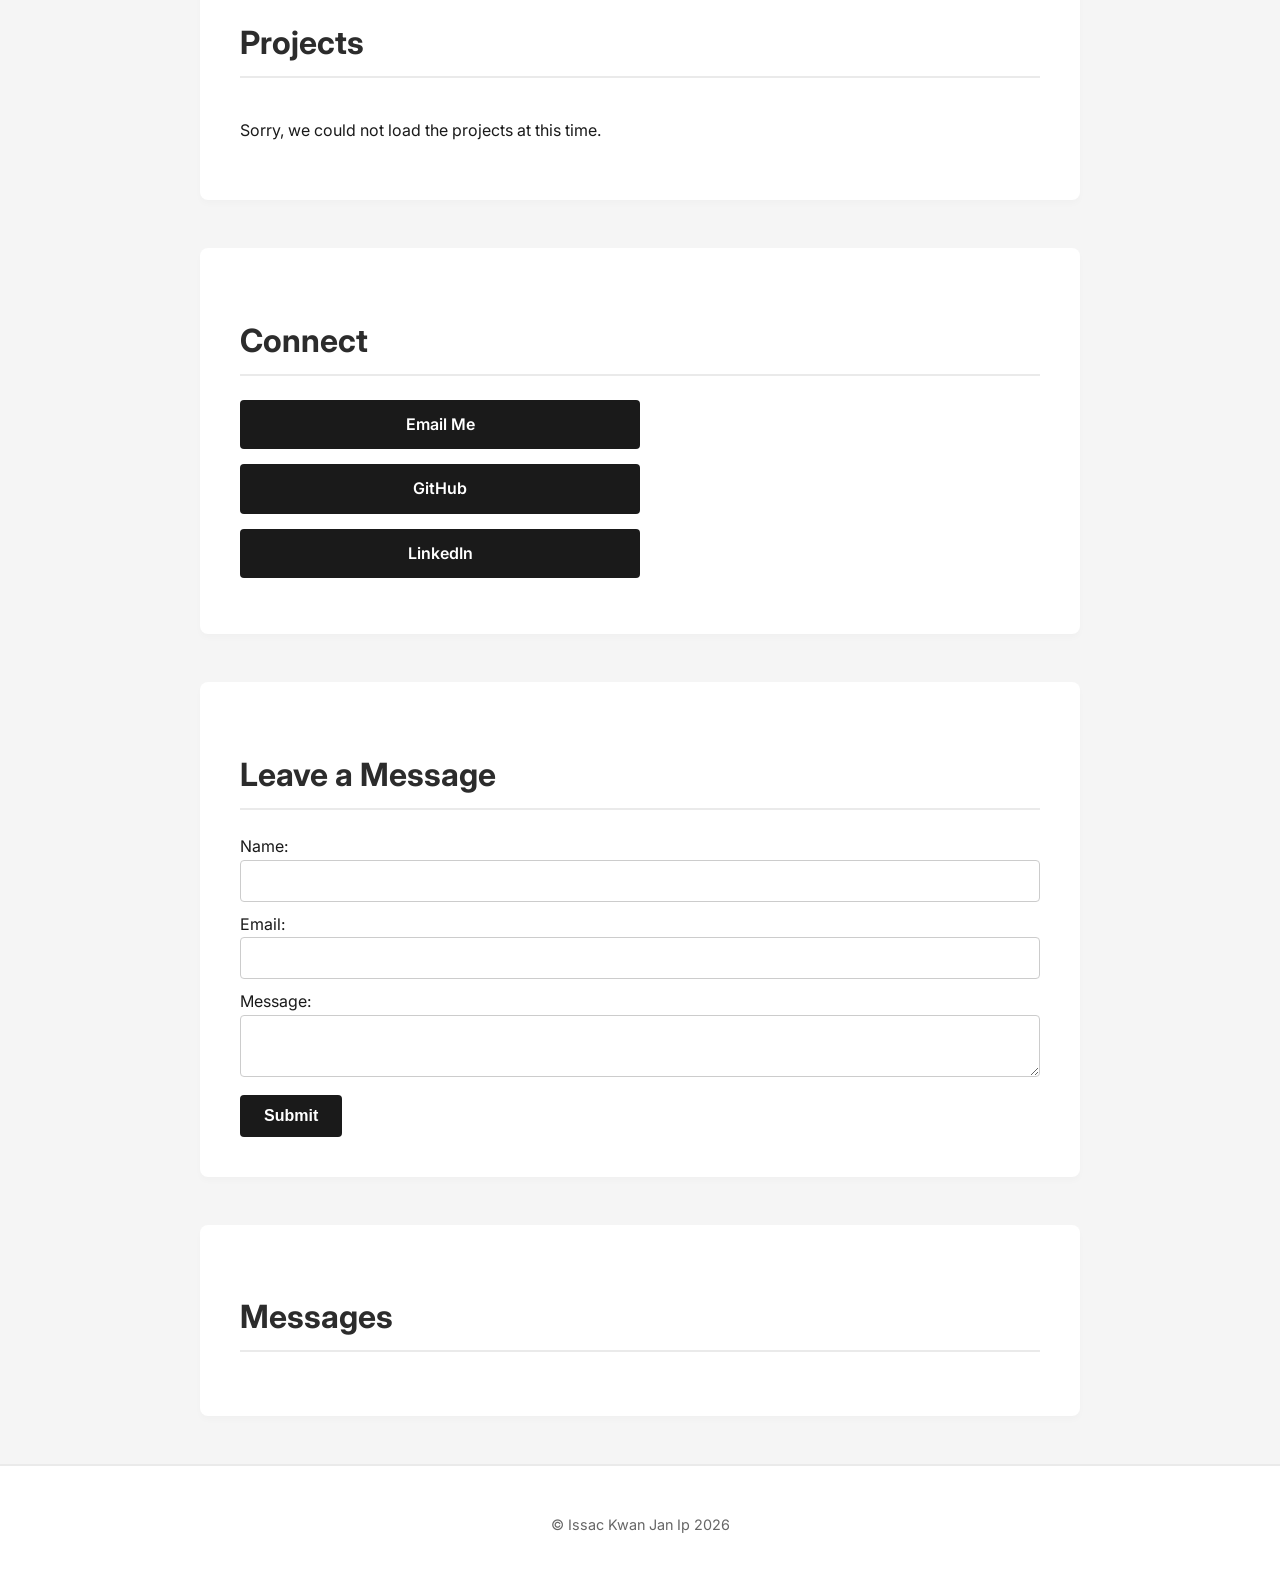
==== commit e8814cf0: "Fixed 403 API error and consolidated code for final review" ====
--- a/index.html
+++ b/index.html
@@ -35,33 +35,35 @@
 
     <section id="Experience">
         <h2>Experience</h2>
-        <div class="job">
-            <div class="job-header">
-                <span class="job-title">Student Leader & Ambassador</span>
-                <span class="job-date">Sept 2025 - Present</span>
+        <div class="experience-container">
+            <div class="job">
+                <div class="job-header">
+                    <span class="job-title">Student Leader & Ambassador</span>
+                    <span class="job-date">Sept 2025 - Present</span>
+                </div>
+                <p class="job-desc">Sherman Center</p>
             </div>
-            <p class="job-desc">Sherman Center</p>
-        </div>
-        <div class="job">
-            <div class="job-header">
-                <span class="job-title">Student Scholar</span>
-                <span class="job-date">Jun 2025 - Jul 2025</span>
+            <div class="job">
+                <div class="job-header">
+                    <span class="job-title">Student Scholar</span>
+                    <span class="job-date">Jun 2025 - Jul 2025</span>
+                </div>
+                <p class="job-desc">Permira Holdings Limited</p>
             </div>
-            <p class="job-desc">Permira Holdings Limited</p>
-        </div>
-        <div class="job">
-            <div class="job-header">
-                <span class="job-title">Entrepreneur Fellow</span>
-                <span class="job-date">Aug 2025 - Jan 2026</span>
+            <div class="job">
+                <div class="job-header">
+                    <span class="job-title">Entrepreneur Fellow</span>
+                    <span class="job-date">Aug 2025 - Jan 2026</span>
+                </div>
+                <p class="job-desc">Network for Teaching Entrepreneurship (NFTE)</p>
             </div>
-            <p class="job-desc">Network for Teaching Entrepreneurship (NFTE)</p>
-        </div>
-        <div class="job">
-            <div class="job-header">
-                <span class="job-title">Coding & Chess Instructor</span>
-                <span class="job-date">Jan 2026</span>
+            <div class="job">
+                <div class="job-header">
+                    <span class="job-title">Coding & Chess Instructor</span>
+                    <span class="job-date">Jan 2026</span>
+                </div>
+                <p class="job-desc">United East Athletics Association (UEAA)</p>
             </div>
-            <p class="job-desc">United East Athletics Association (UEAA)</p>
         </div>
     </section>
 
@@ -78,6 +80,7 @@
     <section id="Connect">
         <h2>Connect</h2>
         <ul class="social-links">
+            <li><a href="mailto:your.email@northeastern.edu">Email Me</a></li>
             <li><a href="https://github.com/issac-23" target="_blank">GitHub</a></li>
             <li><a href="https://linkedin.com/in/issacip1" target="_blank">LinkedIn</a></li>
         </ul>
--- a/css/index.css
+++ b/css/index.css
@@ -1,4 +1,107 @@
 /* --- Global Styles --- */
+body {
+    font-family: 'Inter', sans-serif;
+    background-color: #f5f5f5;
+    color: #1a1a1a;
+    margin: 0;
+    padding: 0;
+    line-height: 1.6;
+}
+
+nav {
+    position: fixed;
+    top: 0;
+    width: 100%;
+    background-color: #ffffff;
+    box-shadow: 0 2px 4px rgba(0, 0, 0, 0.05);
+    z-index: 1000;
+}
+
+.nav-links {
+    display: flex;
+    justify-content: center;
+    gap: 2rem;
+    list-style: none;
+    margin: 0;
+    padding: 1rem;
+}
+
+.nav-links a {
+    text-decoration: none;
+    color: #333;
+    font-weight: 600;
+    transition: color 0.2s ease;
+}
+
+.nav-links a:hover {
+    color: #555;
+}
+
+h1 {
+    text-align: center;
+    font-size: 3rem;
+    font-weight: 800;
+    color: #000;
+    margin-top: 6rem;
+    text-transform: uppercase;
+    letter-spacing: 2px;
+}
+
+section {
+    max-width: 800px;
+    margin: 3rem auto;
+    padding: 2.5rem;
+    background-color: #ffffff;
+    border-radius: 8px;
+    box-shadow: 0 4px 6px rgba(0, 0, 0, 0.02);
+}
+
+h2 {
+    font-size: 2rem;
+    color: #2c2c2c;
+    border-bottom: 2px solid #eaeaea;
+    padding-bottom: 0.5rem;
+    margin-bottom: 1.5rem;
+}
+
+/* --- Experience Section --- */
+.experience-container {
+    display: flex;
+    flex-direction: column;
+    gap: 15px;
+}
+
+.job {
+    padding: 1.25rem;
+    background-color: #fafafa;
+    border-left: 4px solid #1a1a1a;
+    border-radius: 4px;
+}
+
+.job-header {
+    display: flex;
+    justify-content: space-between;
+    align-items: center;
+    margin-bottom: 0.25rem;
+}
+
+.job-title {
+    font-weight: 600;
+    font-size: 1.1rem;
+}
+
+.job-date {
+    color: #666;
+    font-size: 0.9rem;
+    font-weight: 600;
+}
+
+.job-desc {
+    margin: 0;
+    color: #444;
+}
+
+/* --- Lesson 7 Skills Flexbox --- */
 #Skills ul {
     display: flex;
     flex-wrap: wrap;
@@ -16,40 +119,62 @@
     font-weight: 600;
 }
 
-footer {
-    text-align: center;
-    padding: 2rem;
-    margin-top: 3rem;
-    background-color: #ffffff;
-    border-top: 2px solid #eaeaea;
-    color: #666;
-    font-size: 0.9rem;
-}
-
-.job-desc {
-    margin: 0;
-    color: #444;
-}
-
+/* --- Connect Section --- */
 .social-links {
     display: flex;
     flex-direction: column;
     gap: 15px;
     max-width: 400px;
-}
-
+    padding: 0;
+    list-style: none;
+}
+
+.social-links a {
+    display: block;
+    padding: 0.75rem 2rem;
+    background-color: #1a1a1a;
+    color: #fff;
+    text-decoration: none;
+    border-radius: 4px;
+    font-weight: 600;
+    transition: background-color 0.2s ease;
+    text-align: center;
+}
+
+.social-links a:hover {
+    background-color: #444;
+}
+
+/* --- Lesson 8 Form Styles --- */
 form[name="leave_message"] input,
 form[name="leave_message"] textarea {
     padding: 10px;
     font-size: 16px;
+    width: 100%;
+    box-sizing: border-box;
+    border: 1px solid #ccc;
+    border-radius: 4px;
+    margin-bottom: 10px;
+    font-family: 'Inter', sans-serif;
 }
 
 form[name="leave_message"] button {
-    padding: 12px;
+    padding: 12px 24px;
     font-size: 16px;
     cursor: pointer;
-}
-
+    background-color: #1a1a1a;
+    color: #fff;
+    border: none;
+    border-radius: 4px;
+    font-weight: 600;
+    transition: background-color 0.2s ease;
+}
+
+form[name="leave_message"] button:hover {
+    background-color: #444;
+}
+
+/* --- Messages Section --- */
 #messages ul {
     list-style-type: none;
     padding: 0;
@@ -58,10 +183,12 @@
 #messages li {
     margin-bottom: 10px;
     padding: 10px;
-}
-
-.social-links a:hover {
-    background-color: #444;
+    background-color: #fafafa;
+    border: 1px solid #eaeaea;
+    border-radius: 4px;
+    display: flex;
+    justify-content: space-between;
+    align-items: center;
 }
 
 /* --- Lesson 9 Projects Flexbox --- */
@@ -84,4 +211,15 @@
     font-weight: 600;
     color: #333;
     text-align: center;
+}
+
+/* --- Footer --- */
+footer {
+    text-align: center;
+    padding: 2rem;
+    margin-top: 3rem;
+    background-color: #ffffff;
+    border-top: 2px solid #eaeaea;
+    color: #666;
+    font-size: 0.9rem;
 }
